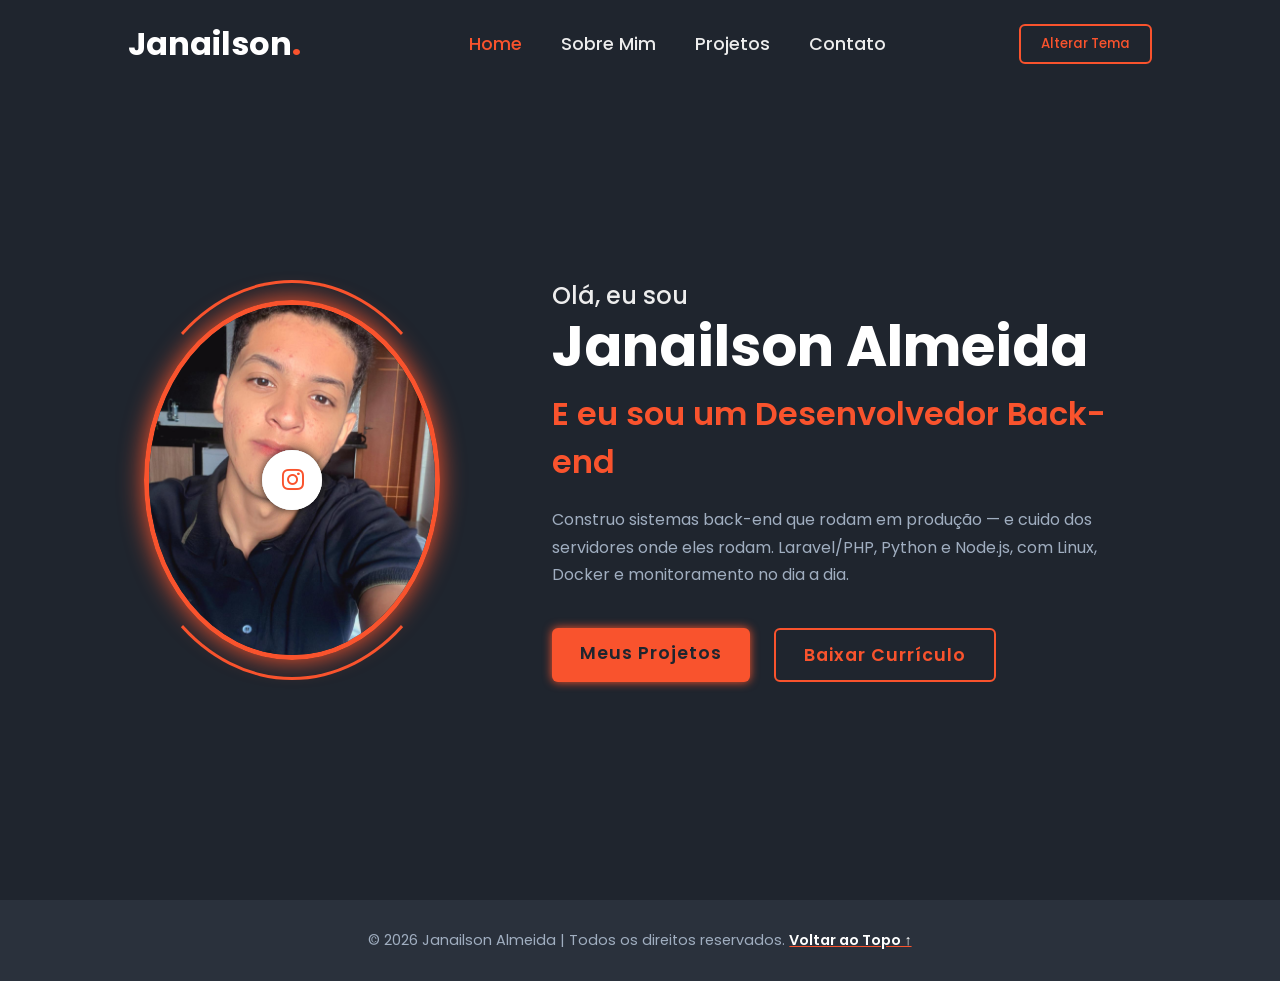
==== index.html @ b6e6517d "Fix root redirect, accessibility and favicon" ====
<!DOCTYPE html>
<html lang="pt-br">
<head>
    <meta charset="UTF-8">
    <title>Janailson Almeida | Desenvolvedor Back-end</title>
    <meta http-equiv="refresh" content="0; url=home/index.html">
    <link rel="canonical" href="home/index.html">
    <link rel="icon" href="favicon.svg" type="image/svg+xml">
    <script>location.replace('home/index.html');</script>
</head>
<body>
    <p>Redirecionando para <a href="home/index.html">o portfólio</a>…</p>
</body>
</html>
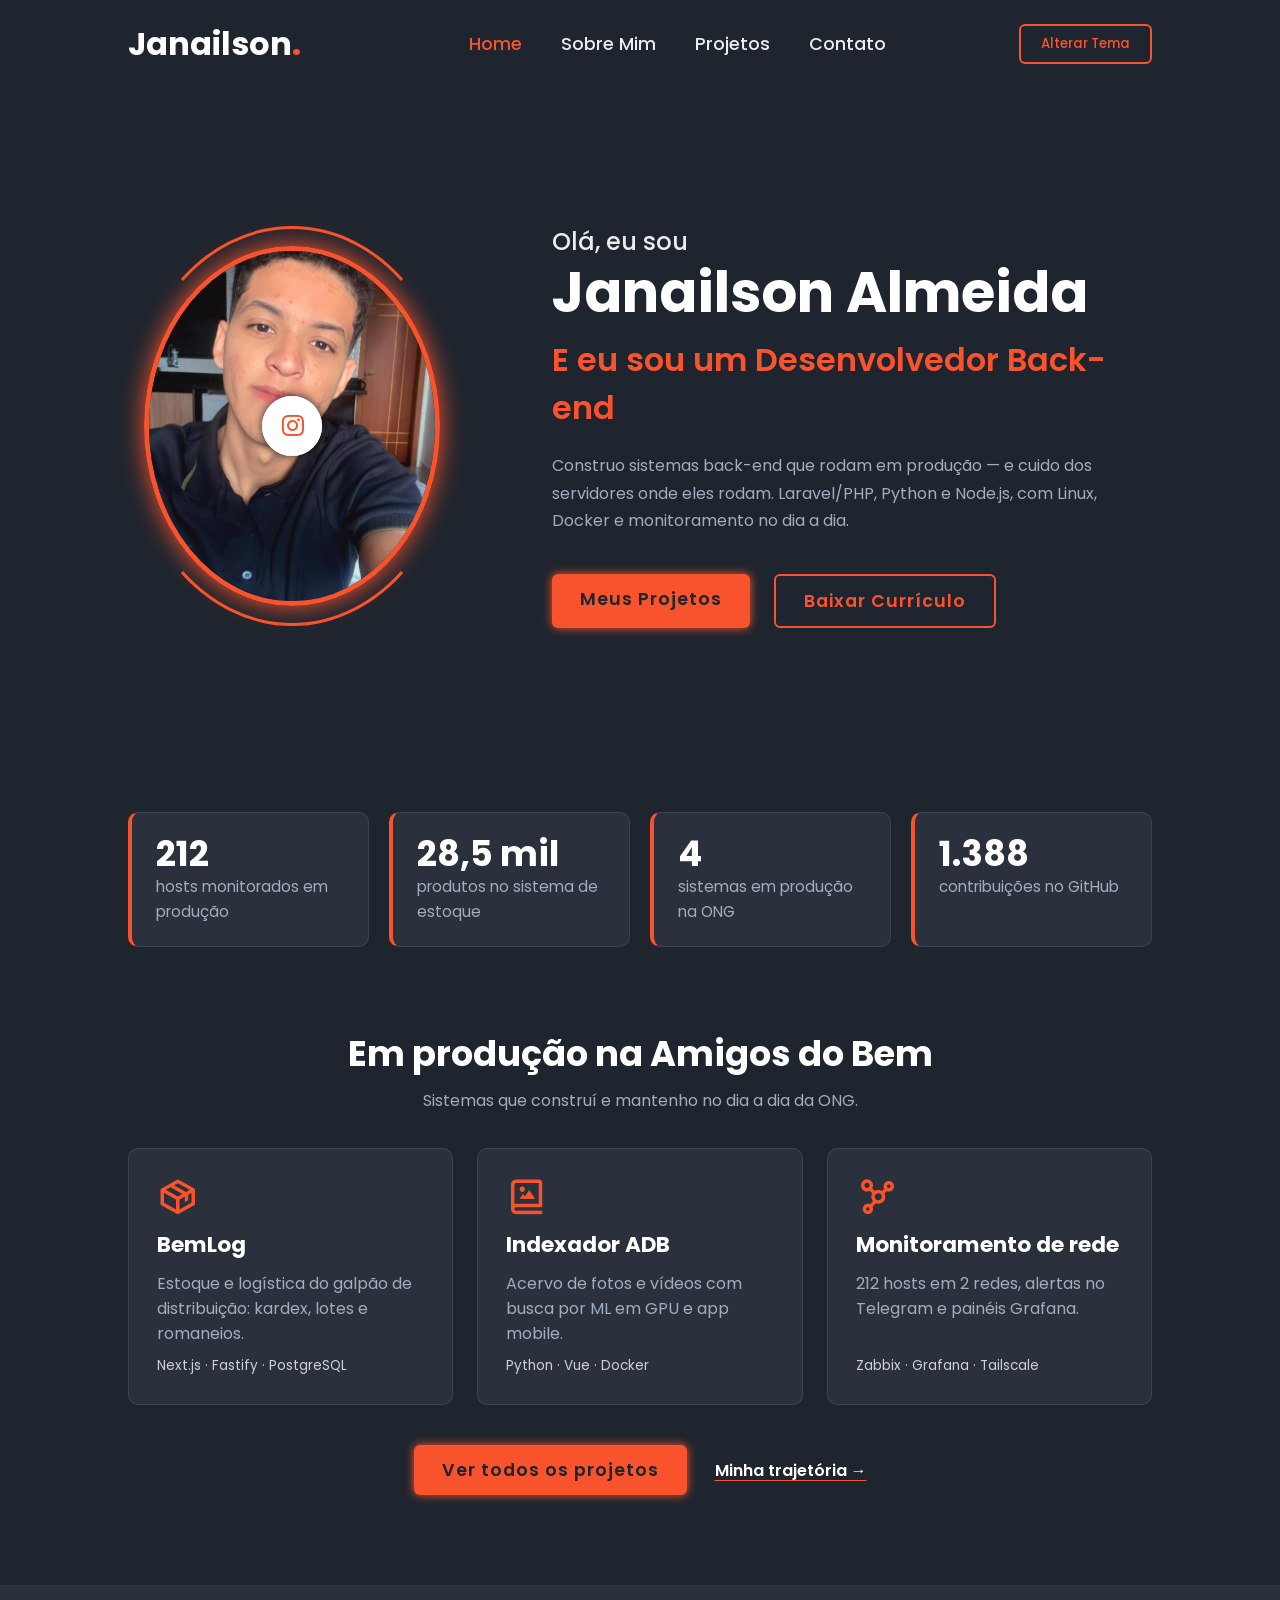
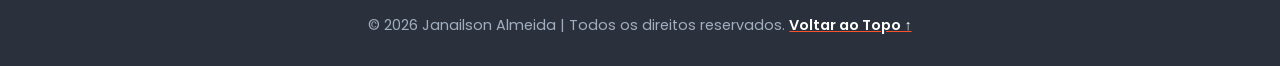
==== commit 8be5b73c: "Add home highlights and Open Graph preview" ====
--- a/index.html
+++ b/index.html
@@ -3,6 +3,18 @@
 <head>
     <meta charset="UTF-8">
     <title>Janailson Almeida | Desenvolvedor Back-end</title>
+    <meta name="description" content="Desenvolvedor back-end (Laravel/PHP, Python, Node.js) que constrói sistemas em produção e cuida da infraestrutura.">
+    <meta property="og:type" content="website">
+    <meta property="og:site_name" content="Janailson Almeida">
+    <meta property="og:locale" content="pt_BR">
+    <meta property="og:title" content="Janailson Almeida | Desenvolvedor Back-end">
+    <meta property="og:description" content="Desenvolvedor back-end (Laravel/PHP, Python, Node.js) que constrói sistemas em produção e cuida da infraestrutura.">
+    <meta property="og:url" content="https://janailsonf-a.github.io/projeto-portifolio/index.html">
+    <meta property="og:image" content="https://janailsonf-a.github.io/projeto-portifolio/img/og-cover.png">
+    <meta property="og:image:width" content="1200">
+    <meta property="og:image:height" content="630">
+    <meta property="og:image:alt" content="Janailson Almeida, Desenvolvedor Back-end">
+    <meta name="twitter:card" content="summary_large_image">
     <meta http-equiv="refresh" content="0; url=home/index.html">
     <link rel="canonical" href="home/index.html">
     <link rel="icon" href="favicon.svg" type="image/svg+xml">
